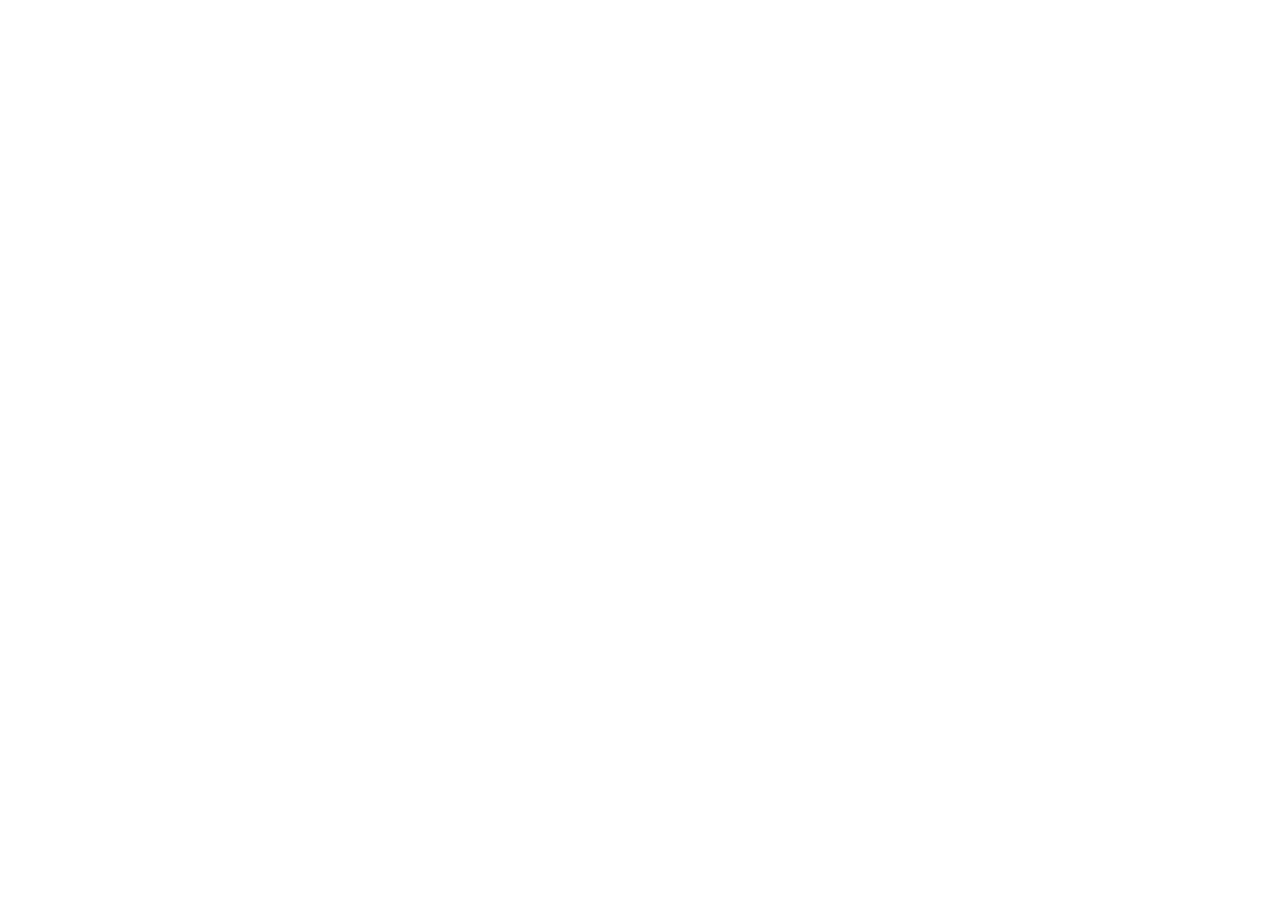
==== contact.html @ 9ef81ae2 "Init : création du dépôt, arborescence des fichiers et structure  HTML de base" ====
<!DOCTYPE html>
<html lang="fr">
<head>
    <meta charset="UTF-8">
    <meta name="viewport" content="width=device-width, initial-scale=1.0">
    <title>Africonnet</title>
</head>
<body>
    
</body>
</html>
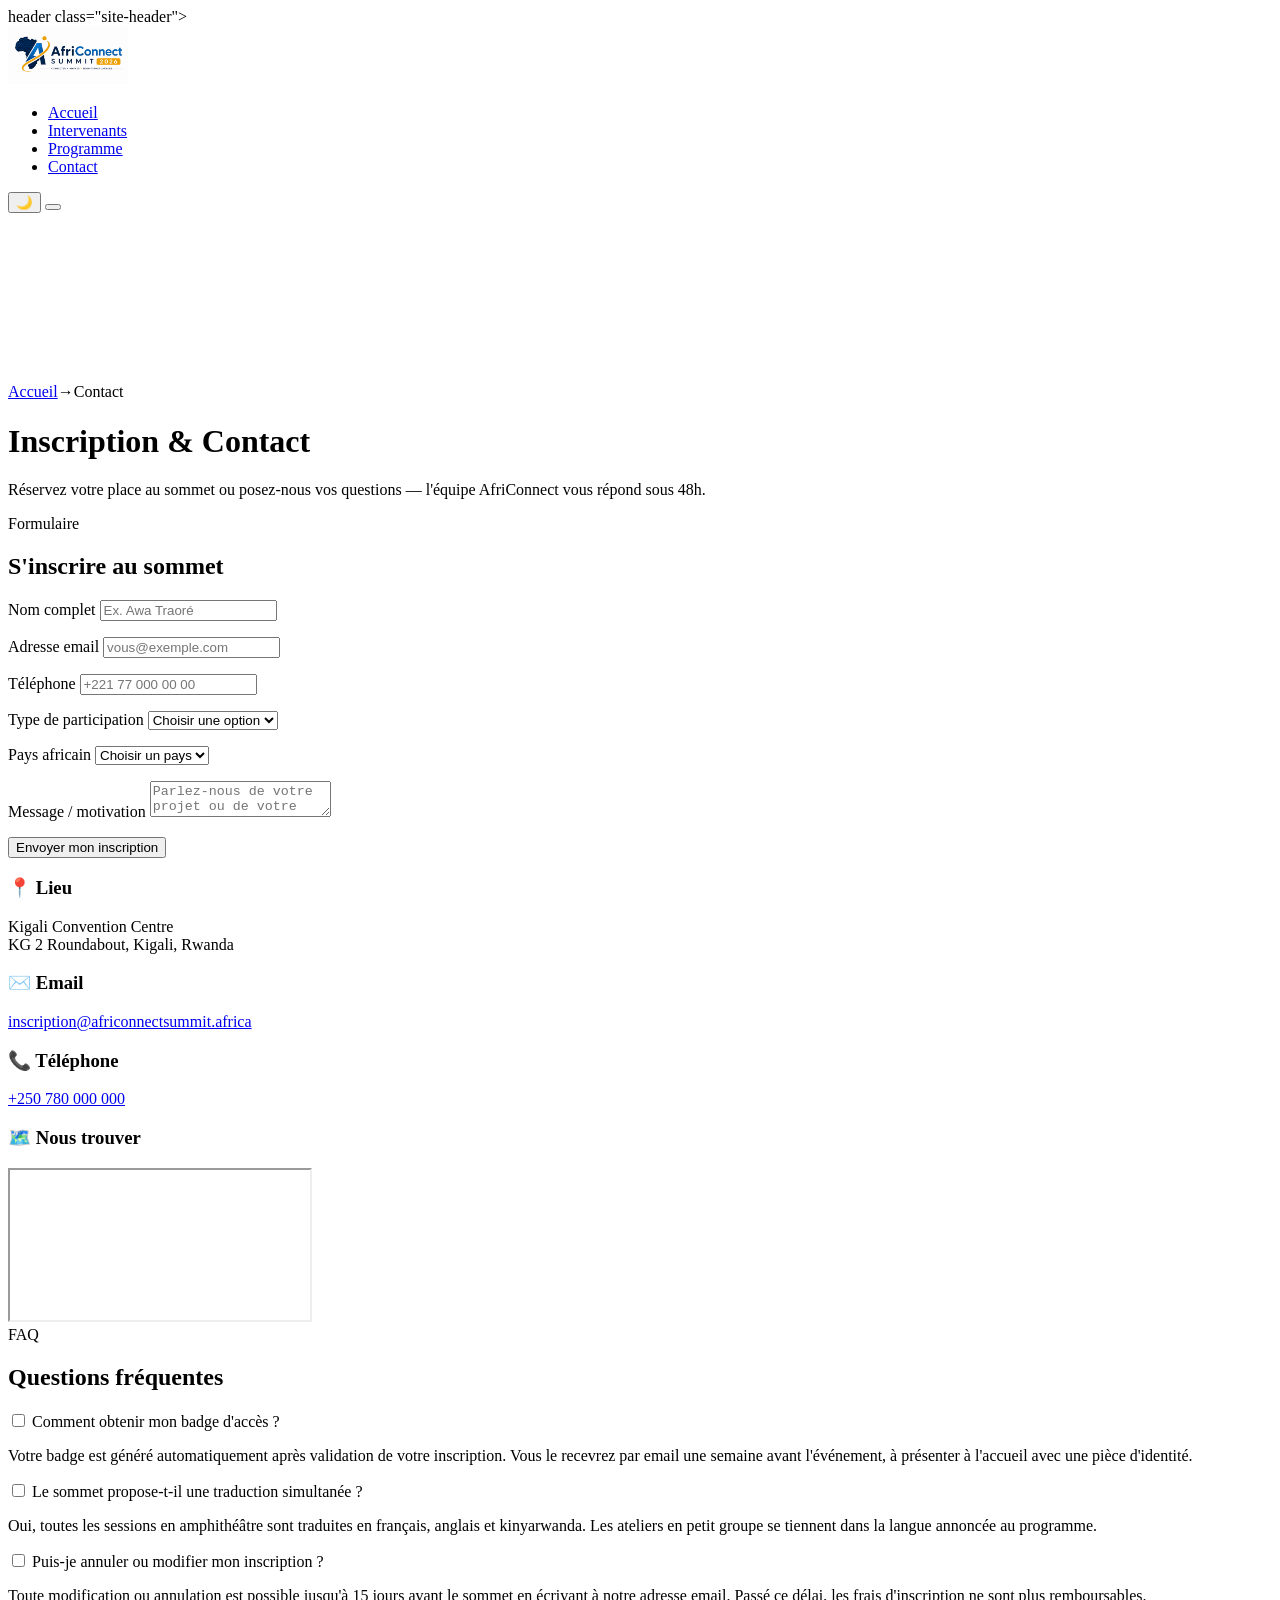
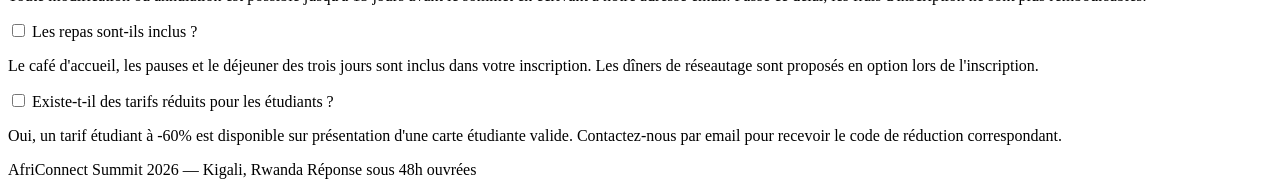
==== commit ac91d3d5: "structures des 4 pages htm" ====
--- a/contact.html
+++ b/contact.html
@@ -4,8 +4,195 @@
     <meta charset="UTF-8">
     <meta name="viewport" content="width=device-width, initial-scale=1.0">
     <title>Africonnet</title>
+     <!-- Google Fonts -->
+    <link rel="preconnect" href="https://fonts.googleapis.com" />
+    <link rel="preconnect" href="https://fonts.gstatic.com" crossorigin />
+    <link href="https://fonts.googleapis.com/css2?family=Space+Grotesk:wght@400;600;700&family=Inter:wght@300;400;600&display=swap" rel="stylesheet" />
+    <!-- Bootstrap Icons CDN -->
+    <link rel="stylesheet" href="https://cdn.jsdelivr.net/npm/bootstrap-icons@1.11.3/font/bootstrap-icons.min.css" />
+    <link rel="stylesheet" href="css/style.css" />
 </head>
 <body>
-    
+    <!-- HEADER/NAVBAR -->
+     header class="site-header">
+    <nav class="navbar" aria-label="Navigation principale">
+      <a href="index.html" class="logo"></a>
+      <img src="image/image.png" alt="logo" width="120">
+       
+      </a>
+
+      <ul class="nav-links" id="navLinks">
+        <li><a href="index.html" class="active">Accueil</a></li>
+        <li><a href="intervenants.html">Intervenants</a></li>
+        <li><a href="programme.html">Programme</a></li>
+        <li><a href="contact.html">Contact</a></li>
+      </ul>
+  <div class="nav-actions">
+    <button class="theme-toggle" aria-label="Changer de thème">🌙</button>
+    <button class="hamburger" aria-label="Ouvrir le menu" aria-expanded="false"><span></span><span></span><span></span></button>
+  </div>
+</nav>
+
+<header class="hero">
+  <canvas class="node-field"></canvas>
+  <p class="breadcrumb"><a href="index.html">Accueil</a><span class="sep">→</span><span class="current">Contact</span></p>
+  <h1>Inscription &amp; Contact</h1>
+  <p class="hero-sub">Réservez votre place au sommet ou posez-nous vos questions — l'équipe AfriConnect vous répond sous 48h.</p>
+</header>
+
+<section class="block" id="inscription">
+  <div class="section-head reveal" data-anim="fade-in">
+    <span class="tag">Formulaire</span>
+    <h2>S'inscrire au sommet</h2>
+  </div>
+
+  <div class="contact-columns">
+    <div class="contact-form-col reveal" data-anim="slide-in">
+      <form id="contact-form" novalidate>
+        <div class="form-group">
+          <label for="nom">Nom complet</label>
+          <input type="text" id="nom" name="nom" placeholder="Ex. Awa Traoré" required>
+          <p class="field-error"></p>
+        </div>
+
+        <div class="form-group">
+          <label for="email">Adresse email</label>
+          <input type="email" id="email" name="email" placeholder="vous@exemple.com" required>
+          <p class="field-error"></p>
+        </div>
+
+        <div class="form-group">
+          <label for="telephone">Téléphone</label>
+          <input type="tel" id="telephone" name="telephone" placeholder="+221 77 000 00 00" required>
+          <p class="field-error"></p>
+        </div>
+
+        <div class="form-group">
+          <label for="participation">Type de participation</label>
+          <select id="participation" name="participation" required>
+            <option value="">Choisir une option</option>
+            <option value="participant">Participant</option>
+            <option value="intervenant">Intervenant</option>
+            <option value="exposant">Exposant</option>
+            <option value="presse">Presse</option>
+          </select>
+          <p class="field-error"></p>
+        </div>
+
+        <div class="form-group">
+          <label for="pays">Pays africain</label>
+          <select id="pays" name="pays" required>
+            <option value="">Choisir un pays</option>
+            <option value="senegal">Sénégal</option>
+            <option value="ghana">Ghana</option>
+            <option value="kenya">Kenya</option>
+            <option value="nigeria">Nigéria</option>
+            <option value="maroc">Maroc</option>
+            <option value="rwanda">Rwanda</option>
+            <option value="afrique-du-sud">Afrique du Sud</option>
+            <option value="guinee">Guinée</option>
+            <option value="cote-ivoire">Côte d'Ivoire</option>
+            <option value="ethiopie">Éthiopie</option>
+            <option value="egypte">Égypte</option>
+            <option value="tunisie">Tunisie</option>
+          </select>
+          <p class="field-error"></p>
+        </div>
+
+        <div class="form-group">
+          <label for="message">Message / motivation</label>
+          <textarea id="message" name="message" placeholder="Parlez-nous de votre projet ou de votre intérêt pour le sommet (20 caractères minimum)." required></textarea>
+          <p class="field-error"></p>
+        </div>
+
+        <button type="submit" class="btn-submit">Envoyer mon inscription</button>
+        <p class="success-message" id="form-success"></p>
+      </form>
+    </div>
+
+    <div class="contact-info-col reveal" data-anim="fade-in">
+      <div class="info-card">
+        <h3>📍 Lieu</h3>
+        <p>Kigali Convention Centre<br>KG 2 Roundabout, Kigali, Rwanda</p>
+      </div>
+      <div class="info-card">
+        <h3>✉️ Email</h3>
+        <p><a href="mailto:inscription@africonnectsummit.africa">inscription@africonnectsummit.africa</a></p>
+      </div>
+      <div class="info-card">
+        <h3>📞 Téléphone</h3>
+        <p><a href="tel:+250780000000">+250 780 000 000</a></p>
+      </div>
+      <div class="info-card">
+        <h3>🗺️ Nous trouver</h3>
+        <div class="map-frame">
+          <iframe
+            src="https://www.google.com/maps?q=Kigali+Convention+Centre,+Kigali,+Rwanda&output=embed"
+            loading="lazy"
+            referrerpolicy="no-referrer-when-downgrade"
+            title="Carte du Kigali Convention Centre">
+          </iframe>
+        </div>
+      </div>
+    </div>
+  </div>
+</section>
+
+<section class="block" id="faq">
+  <div class="section-head reveal" data-anim="fade-in">
+    <span class="tag">FAQ</span>
+    <h2>Questions fréquentes</h2>
+  </div>
+
+  <div class="faq-list reveal" data-anim="fade-in">
+    <div class="faq-item">
+      <input type="checkbox" id="faq-1">
+      <label for="faq-1">Comment obtenir mon badge d'accès ?</label>
+      <div class="faq-answer">
+        <p>Votre badge est généré automatiquement après validation de votre inscription. Vous le recevrez par email une semaine avant l'événement, à présenter à l'accueil avec une pièce d'identité.</p>
+      </div>
+    </div>
+
+    <div class="faq-item">
+      <input type="checkbox" id="faq-2">
+      <label for="faq-2">Le sommet propose-t-il une traduction simultanée ?</label>
+      <div class="faq-answer">
+        <p>Oui, toutes les sessions en amphithéâtre sont traduites en français, anglais et kinyarwanda. Les ateliers en petit groupe se tiennent dans la langue annoncée au programme.</p>
+      </div>
+    </div>
+
+    <div class="faq-item">
+      <input type="checkbox" id="faq-3">
+      <label for="faq-3">Puis-je annuler ou modifier mon inscription ?</label>
+      <div class="faq-answer">
+        <p>Toute modification ou annulation est possible jusqu'à 15 jours avant le sommet en écrivant à notre adresse email. Passé ce délai, les frais d'inscription ne sont plus remboursables.</p>
+      </div>
+    </div>
+
+    <div class="faq-item">
+      <input type="checkbox" id="faq-4">
+      <label for="faq-4">Les repas sont-ils inclus ?</label>
+      <div class="faq-answer">
+        <p>Le café d'accueil, les pauses et le déjeuner des trois jours sont inclus dans votre inscription. Les dîners de réseautage sont proposés en option lors de l'inscription.</p>
+      </div>
+    </div>
+
+    <div class="faq-item">
+      <input type="checkbox" id="faq-5">
+      <label for="faq-5">Existe-t-il des tarifs réduits pour les étudiants ?</label>
+      <div class="faq-answer">
+        <p>Oui, un tarif étudiant à -60% est disponible sur présentation d'une carte étudiante valide. Contactez-nous par email pour recevoir le code de réduction correspondant.</p>
+      </div>
+    </div>
+  </div>
+</section>
+
+<footer class="site-footer">
+  <span>AfriConnect Summit 2026 — Kigali, Rwanda</span>
+  <span>Réponse sous 48h ouvrées</span>
+</footer>
+
+<script src="assets/script.js"></script>
 </body>
-</html>+</html>
+    
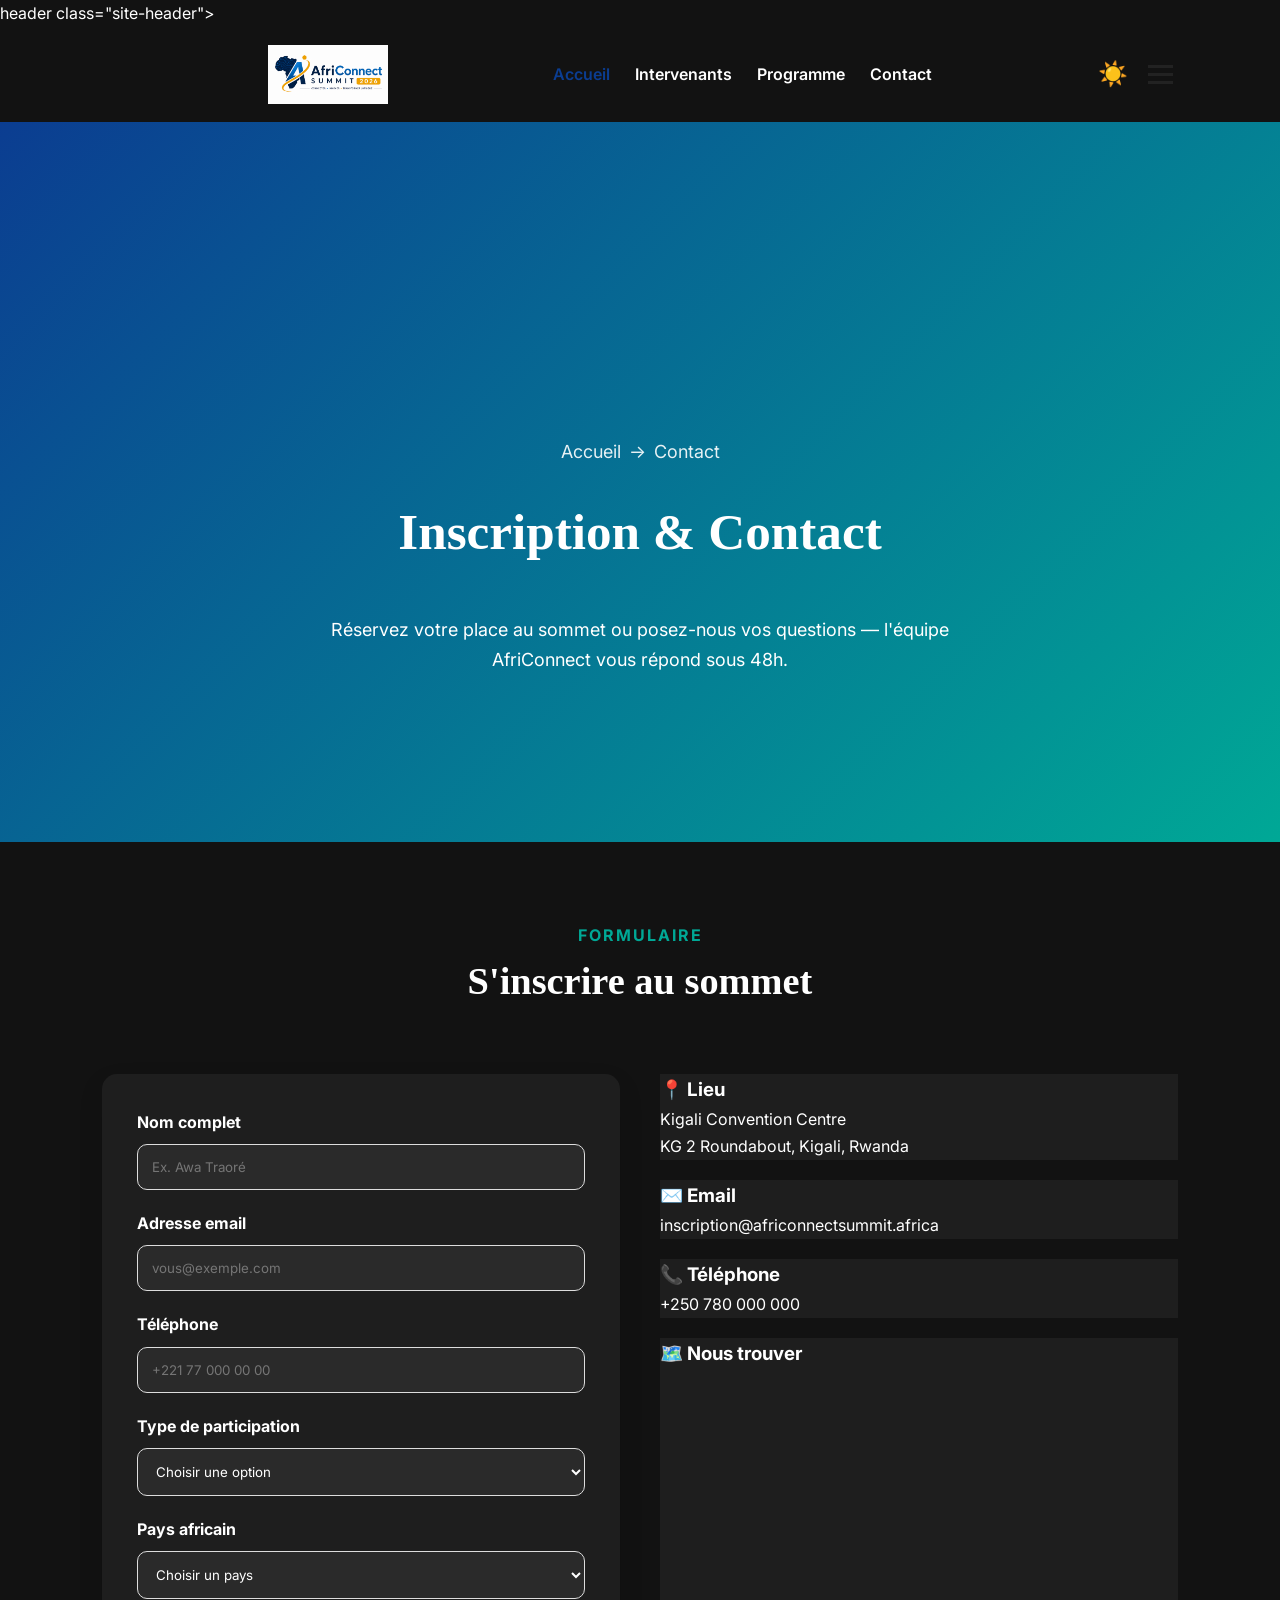
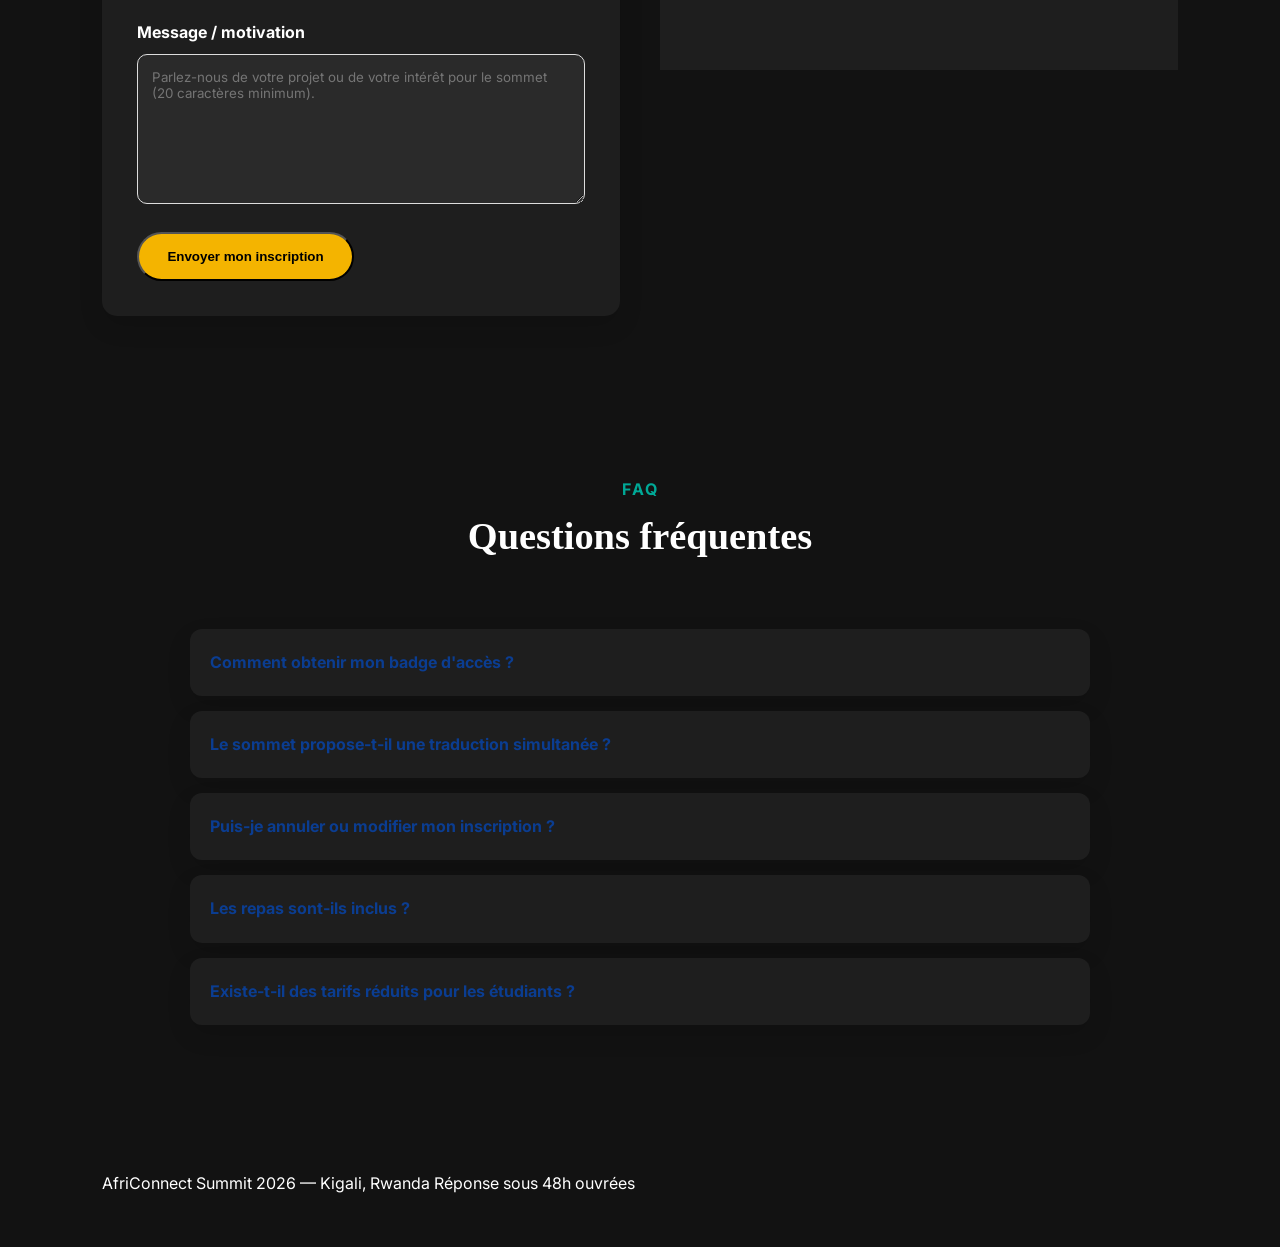
==== commit b635de25: "finalisation et optimisation du code et commentaire" ====
--- a/contact.html
+++ b/contact.html
@@ -11,6 +11,7 @@
     <!-- Bootstrap Icons CDN -->
     <link rel="stylesheet" href="https://cdn.jsdelivr.net/npm/bootstrap-icons@1.11.3/font/bootstrap-icons.min.css" />
     <link rel="stylesheet" href="css/style.css" />
+     <script src="js/main.js"></script>
 </head>
 <body>
     <!-- HEADER/NAVBAR -->
--- a/css/style.css
+++ b/css/style.css
@@ -0,0 +1,1082 @@
+
+/* VARIABLES CSS */
+
+:root{
+    --primary:#0B3D91;
+    --secondary:#F4B400;
+    --accent:#00A896;
+    --dark:#121212;
+    --light:#F8F9FA;
+    --white:#ffffff;
+    --gray:#6c757d;
+    --radius:15px;
+    --shadow:0 10px 25px rgba(0,0,0,.12);
+
+    --title-font:'Fraunces',serif;
+    --text-font:'Inter',sans-serif;
+}
+
+/* RESET */
+
+*{
+    margin:0;
+    padding:0;
+    box-sizing:border-box;
+}
+
+html{
+    scroll-behavior:smooth;
+}
+
+body{
+    font-family:var(--text-font);
+    background:var(--light);
+    color:#222;
+    line-height:1.7;
+}
+
+/* LIENS */
+
+a{
+    text-decoration:none;
+    color:inherit;
+}
+
+img{
+    max-width:100%;
+    display:block;
+}
+
+/* CONTENEUR */
+
+.wrap{
+    width:min(1200px,90%);
+    margin:auto;
+}
+
+/* HEADER */
+
+.site-header{
+    position:sticky;
+    top:0;
+    z-index:999;
+    background:rgba(255,255,255,.95);
+    backdrop-filter:blur(10px);
+    box-shadow:0 3px 10px rgba(0,0,0,.08);
+}
+
+/* NAVBAR */
+
+.navbar{
+    display:flex;
+    justify-content:space-between;
+    align-items:center;
+    padding:18px 8%;
+}
+
+.logo img,
+.nav-logo{
+    font-size:24px;
+    font-weight:bold;
+}
+
+.nav-links{
+    display:flex;
+    list-style:none;
+    gap:25px;
+}
+
+.nav-links a{
+    font-weight:600;
+    transition:.3s;
+}
+
+.nav-links a:hover,
+.nav-links .active,
+.nav-links .current{
+    color:var(--primary);
+}
+
+.nav-actions{
+    display:flex;
+    align-items:center;
+    gap:15px;
+}
+
+.theme-toggle,
+.burger,
+.hamburger{
+    border:none;
+    background:none;
+    cursor:pointer;
+    font-size:24px;
+}
+
+.burger span,
+.hamburger span{
+    display:block;
+    width:25px;
+    height:3px;
+    background:#222;
+    margin:5px;
+}
+
+/* HERO */
+
+.hero{
+    min-height:80vh;
+    display:flex;
+    flex-direction:column;
+    justify-content:center;
+    align-items:center;
+    text-align:center;
+    padding:100px 20px;
+    background:linear-gradient(135deg,#0B3D91,#00A896);
+    color:white;
+    position:relative;
+    overflow:hidden;
+}
+.hero h1{
+    font-size:3.2rem;
+    font-family:var(--title-font);
+    margin:20px 0;
+}
+
+.hero p{
+    max-width:700px;
+    font-size:18px;
+}
+
+.hero-sub{
+    margin-top:20px;
+}
+
+/* BREADCRUMB */
+
+.breadcrumb{
+    font-size:14px;
+    opacity:.9;
+}
+.breadcrumb a{
+    color:white;
+}
+
+.sep{
+    margin:0 8px;
+}
+
+/* BOUTONS */
+
+.btn,
+.btn-primary,
+.btn-ghost,
+.btn-submit{
+    display:inline-block;
+    padding:15px 28px;
+    border-radius:50px;
+    transition:.3s;
+    font-weight:bold;
+}
+
+.btn-primary,
+.btn-submit{
+    background:var(--secondary);
+    color:black;
+}
+
+.btn-primary:hover,
+.btn-submit:hover{
+    transform:translateY(-3px);
+    box-shadow:var(--shadow);
+}
+
+.btn-ghost{
+    border:2px solid white;
+    color:white;
+}
+.btn-ghost:hover{
+    background:white;
+    color:var(--primary);
+}
+/* SECTION */
+section{
+    padding:80px 8%;
+}
+
+.section-head{
+    text-align:center;
+    margin-bottom:60px;
+}
+
+.section-head h2{
+    font-size:2.4rem;
+    font-family:var(--title-font);
+}
+
+.eyebrow,
+.tag{
+    color:var(--accent);
+    font-weight:bold;
+    text-transform:uppercase;
+    letter-spacing:2px;
+}
+
+/* HERO */
+
+.hero-grid{
+    display:grid;
+    grid-template-columns:1fr;
+    align-items:center;
+    justify-items:center;
+}
+
+.hero-content{
+    max-width:850px;
+    margin:auto;
+}
+
+.cta-row{
+    display:flex;
+    justify-content:center;
+    gap:20px;
+    margin:35px 0;
+    flex-wrap:wrap;
+}
+
+/* COMPTE À REBOURS */
+
+.countdown{
+    display:flex;
+    justify-content:center;
+    gap:20px;
+    margin-top:40px;
+    flex-wrap:wrap;
+}
+
+.cd-block{
+    background:rgba(255,255,255,.15);
+    backdrop-filter:blur(8px);
+    padding:20px;
+    border-radius:15px;
+    min-width:90px;
+    text-align:center;
+}
+
+.cd-num{
+    display:block;
+    font-size:2rem;
+    font-weight:bold;
+    color:#F4B400;
+}
+
+.cd-label{
+    font-size:.9rem;
+    color:#fff;
+}
+
+/* LIGNE DE SÉPARATION */
+
+.signal-divider{
+    width:100%;
+    height:5px;
+    background:linear-gradient(to right,#0B3D91,#00A896,#F4B400);
+}
+
+/* ======================
+   STATISTIQUES
+====================== */
+
+.stats-grid{
+    display:grid;
+    grid-template-columns:repeat(4,1fr);
+    gap:25px;
+}
+
+.stat-card{
+    background:#fff;
+    padding:30px;
+    border-radius:15px;
+    text-align:center;
+    box-shadow:0 10px 25px rgba(0,0,0,.10);
+    transition:.3s;
+}
+
+.stat-card:hover{
+    transform:translateY(-8px);
+}
+
+.stat-num{
+    font-size:3rem;
+    font-weight:bold;
+    color:#0B3D91;
+}
+
+.stat-label{
+    margin-top:10px;
+    color:#666;
+}
+
+/* ======================
+   POURQUOI PARTICIPER
+====================== */
+
+.why-grid{
+    display:grid;
+    grid-template-columns:repeat(3,1fr);
+    gap:30px;
+}
+
+.why-card{
+    background:#fff;
+    padding:35px;
+    border-radius:15px;
+    box-shadow:0 10px 20px rgba(0,0,0,.10);
+    transition:.3s;
+}
+
+.why-card:hover{
+    transform:translateY(-8px);
+}
+
+.why-icon{
+    font-size:45px;
+    color:#00A896;
+    margin-bottom:20px;
+}
+
+.why-card h3{
+    margin-bottom:15px;
+    color:#0B3D91;
+}
+
+/* ======================
+   INTERVENANTS VEDETTES
+====================== */
+
+.speakers-grid{
+    display:grid;
+    grid-template-columns:repeat(4,1fr);
+    gap:25px;
+}
+
+.speaker-card{
+    background:#fff;
+    border-radius:15px;
+    overflow:hidden;
+    box-shadow:0 10px 20px rgba(0,0,0,.10);
+    transition:.3s;
+}
+
+.speaker-card:hover{
+    transform:translateY(-8px);
+}
+
+.speaker-photo{
+    position:relative;
+}
+
+.speaker-photo img{
+    width:100%;
+    height:300px;
+    object-fit:cover;
+}
+
+.speaker-flag{
+    position:absolute;
+    top:15px;
+    right:15px;
+    background:#F4B400;
+    color:#000;
+    padding:6px 10px;
+    border-radius:30px;
+    font-weight:bold;
+}
+
+.speaker-info{
+    padding:20px;
+    text-align:center;
+}
+
+.speaker-role{
+    color:#666;
+    margin:10px 0;
+}
+
+.speaker-country{
+    color:#00A896;
+    font-weight:bold;
+}
+
+.center-cta{
+    text-align:center;
+    margin-top:40px;
+}
+
+
+.sponsors-tiers{
+    display:flex;
+    flex-direction:column;
+    gap:40px;
+}
+
+.tier{
+    background:#fff;
+    padding:30px;
+    border-radius:15px;
+    box-shadow:0 8px 20px rgba(0,0,0,.08);
+}
+
+.tier-label{
+    font-size:1.3rem;
+    font-weight:bold;
+    margin-bottom:20px;
+    color:#0B3D91;
+}
+
+.tier-row{
+    display:flex;
+    justify-content:center;
+    align-items:center;
+    flex-wrap:wrap;
+    gap:30px;
+}
+
+.tier-row img{
+    width:150px;
+    height:80px;
+    object-fit:contain;
+    transition:.3s;
+}
+
+.tier-row img:hover{
+    transform:scale(1.08);
+}
+/* ANIMATION */
+
+.reveal{
+    opacity:1;
+    transform:translateY(0);
+    transition:.8s;
+}
+
+
+.contact-columns{
+
+    display:grid;
+    grid-template-columns:1fr 1fr;
+    gap:40px;
+
+}
+
+
+
+.contact-form-col{
+
+    background:var(--white);
+
+    padding:35px;
+
+    border-radius:var(--radius);
+
+    box-shadow:var(--shadow);
+
+}
+
+
+
+.form-group{
+
+    margin-bottom:20px;
+
+}
+
+
+
+.form-group label{
+
+    display:block;
+
+    font-weight:bold;
+
+    margin-bottom:8px;
+
+}
+
+
+
+input,
+select,
+textarea{
+
+    width:100%;
+
+    padding:14px;
+
+    border:1px solid #ddd;
+
+    border-radius:10px;
+
+    font-family:var(--text-font);
+
+}
+
+
+
+textarea{
+
+    min-height:150px;
+
+}
+
+
+
+input:focus,
+select:focus,
+textarea:focus{
+
+    outline:none;
+
+    border-color:var(--primary);
+
+}
+
+
+
+.field-error{
+
+    color:red;
+
+    font-size:.9rem;
+
+}
+
+
+
+.success-message{
+
+    color:var(--accent);
+
+    font-weight:bold;
+
+}
+
+
+
+
+/* INFORMATIONS CONTACT */
+
+
+.contact-info-col{
+
+    display:flex;
+
+    flex-direction:column;
+
+    gap:20px;
+
+}
+
+
+
+.map-frame{
+
+    height:300px;
+
+    border-radius:15px;
+
+    overflow:hidden;
+
+}
+
+
+
+.map-frame iframe{
+
+    width:100%;
+
+    height:100%;
+
+    border:0;
+
+}
+
+
+
+/* =====================
+            FAQ
+===================== */
+
+
+.faq-list{
+
+    max-width:900px;
+
+    margin:auto;
+
+}
+
+
+
+.faq-item{
+
+    background:var(--white);
+
+    margin-bottom:15px;
+
+    border-radius:12px;
+
+    box-shadow:var(--shadow);
+
+    overflow:hidden;
+
+}
+
+
+
+.faq-item input{
+
+    display:none;
+
+}
+
+
+
+.faq-item label{
+
+    display:block;
+
+    padding:20px;
+
+    cursor:pointer;
+
+    font-weight:bold;
+
+    color:var(--primary);
+
+}
+
+
+
+.faq-answer{
+
+    max-height:0;
+
+    overflow:hidden;
+
+    padding:0 20px;
+
+    transition:.4s;
+
+}
+
+
+
+.faq-item input:checked ~ .faq-answer{
+
+    max-height:200px;
+
+}
+
+
+
+/* =====================
+          FOOTER
+===================== */
+
+
+.site-footer{
+
+    background:var(--dark);
+
+    color:white;
+
+    padding:50px 8%;
+
+}
+
+
+
+.footer-grid{
+
+    display:grid;
+
+    grid-template-columns:repeat(3,1fr);
+
+    gap:30px;
+
+}
+
+
+
+.footer-col h4{
+
+    color:var(--secondary);
+
+    margin-bottom:15px;
+
+}
+
+
+
+.footer-col ul{
+
+    list-style:none;
+
+}
+
+
+
+.footer-col li{
+
+    margin-bottom:10px;
+
+}
+
+
+
+.socials{
+
+    display:flex;
+
+    gap:15px;
+
+}
+
+
+
+.footer-bottom{
+
+    margin-top:30px;
+
+    padding-top:20px;
+
+    border-top:1px solid #444;
+
+    display:flex;
+
+    justify-content:space-between;
+
+}
+
+
+
+/* =====================
+       MODE SOMBRE
+===================== */
+
+
+[data-theme="dark"] body{
+
+    background:#121212;
+
+    color:white;
+
+}
+
+
+
+[data-theme="dark"] .site-header{
+
+    background:#1e1e1e;
+
+}
+
+
+
+[data-theme="dark"] .stat-card,
+[data-theme="dark"] .why-card,
+[data-theme="dark"] .speaker-card,
+[data-theme="dark"] .tier,
+[data-theme="dark"] .info-card,
+[data-theme="dark"] .contact-form-col,
+[data-theme="dark"] .faq-item{
+
+    background:#1e1e1e;
+
+    color:white;
+
+}
+
+
+
+[data-theme="dark"] input,
+[data-theme="dark"] select,
+[data-theme="dark"] textarea{
+
+    background:#2a2a2a;
+
+    color:white;
+
+}
+
+#back-to-top{
+
+    position:fixed;
+
+    bottom:25px;
+
+    right:25px;
+
+    width:45px;
+
+    height:45px;
+
+    border:none;
+
+    border-radius:50%;
+
+    background:var(--primary);
+
+    color:white;
+
+    cursor:pointer;
+
+}
+
+
+@media(max-width:992px){
+
+
+    .stats-grid{
+
+        grid-template-columns:repeat(2,1fr);
+
+    }
+
+
+    .speakers-grid{
+
+        grid-template-columns:repeat(2,1fr);
+
+    }
+
+
+    .contact-columns{
+
+        grid-template-columns:1fr;
+
+    }
+
+
+    .footer-grid{
+
+        grid-template-columns:1fr 1fr;
+
+    }
+
+}
+
+
+
+@media(max-width:768px){
+
+
+    .navbar{
+
+        flex-wrap:wrap;
+
+    }
+
+
+    .nav-links{
+
+        display:none;
+
+        width:100%;
+
+        flex-direction:column;
+
+        text-align:center;
+
+    }
+
+
+    .nav-links.show{
+
+        display:flex;
+
+    }
+
+
+
+    .hero h1{
+
+        font-size:2rem;
+
+    }
+
+
+
+    .stats-grid,
+    .why-grid,
+    .speakers-grid,
+    .footer-grid{
+
+        grid-template-columns:1fr;
+
+    }
+
+
+
+    .contact-columns{
+
+        grid-template-columns:1fr;
+
+    }
+
+
+
+    .schedule{
+
+        display:block;
+
+        overflow-x:auto;
+
+    }
+
+
+
+    .theme-grid{
+
+        grid-template-columns:1fr;
+
+    }
+
+}
+
+
+
+@media(max-width:375px){
+
+
+    section{
+
+        padding:50px 20px;
+
+    }
+
+
+
+    .btn{
+
+        width:100%;
+
+        text-align:center;
+
+    }
+
+
+
+    .hero h1{
+
+        font-size:1.7rem;
+
+    }
+
+}
+
+
+.tabbar {
+  display: flex;
+  justify-content: flex-start;
+  gap: 1rem;
+  margin-bottom: 1.5rem;
+}
+.tab-btn {
+  padding: 0.6rem 1.2rem;
+  border: none;
+  background: transparent;
+  color: #475569;
+  font-weight: 600;
+  font-size: 0.95rem;
+  cursor: pointer;
+  border-radius: 50px;
+  transition: all 0.3s ease;
+}
+.tab-btn .num {
+  font-weight: 700;
+  margin-right: 4px;
+}
+.tab-btn.active {
+  background:#1a9d8f;
+  color: white;
+  padding: 0.6rem 1.4rem;
+}
+
+
+.day-caption {
+  font-size: 1.1rem;
+  font-weight: 600;
+  margin-bottom: 1.5rem;
+  color: #1e293b;
+}
+
+.schedule {
+  width: 100%;
+  border-collapse: collapse;
+  font-size: 0.95rem;
+}
+.schedule thead {
+  display: none; 
+}
+.schedule tbody tr {
+  border-bottom: 1px solid #e2e8f0;
+}
+.schedule td {
+  padding: 1rem 0.5rem;
+  vertical-align: top;
+}
+
+.schedule .hour {
+  font-weight: 700;
+  color: #1a9d8f;
+  white-space: nowrap;
+  width: 110px;
+}
+
+.schedule .session {
+  font-weight: 600;
+  color: #1e293b;
+}
+.schedule .session small {
+  display: block;
+  font-weight: 400;
+  font-size: 0.85rem;
+  color: #64748b;
+  margin-top: 3px;
+}
+.schedule td:nth-child(3),
+.schedule td:nth-child(4) {
+  color: #475569;
+  font-size: 0.9rem;
+}
+.filter-bar {
+  display: flex;
+  gap: 0.8rem;
+  flex-wrap: wrap;
+  margin: 2rem 0;
+}
+
+.filter-bar button {
+  padding: 0.6rem 1.4rem;
+  border: 2px solid #d1d5db; 
+  background: white;
+  color: #475569;
+  border-radius: 50px; 
+  font-weight: 600;
+  font-size: 0.9rem;
+  cursor: pointer;
+  transition: all 0.3s ease;
+}
+
+.filter-bar button:hover {
+  border-color: #1a9d8f; 
+  color: #1a9d8f;
+}
+
+.filter-bar button.active {
+  background: #1a9d8f; 
+  color: white;
+  border-color: #1a9d8f;
+  box-shadow: 0 4px 12px rgba(26, 157, 143, 0.3);
+}
